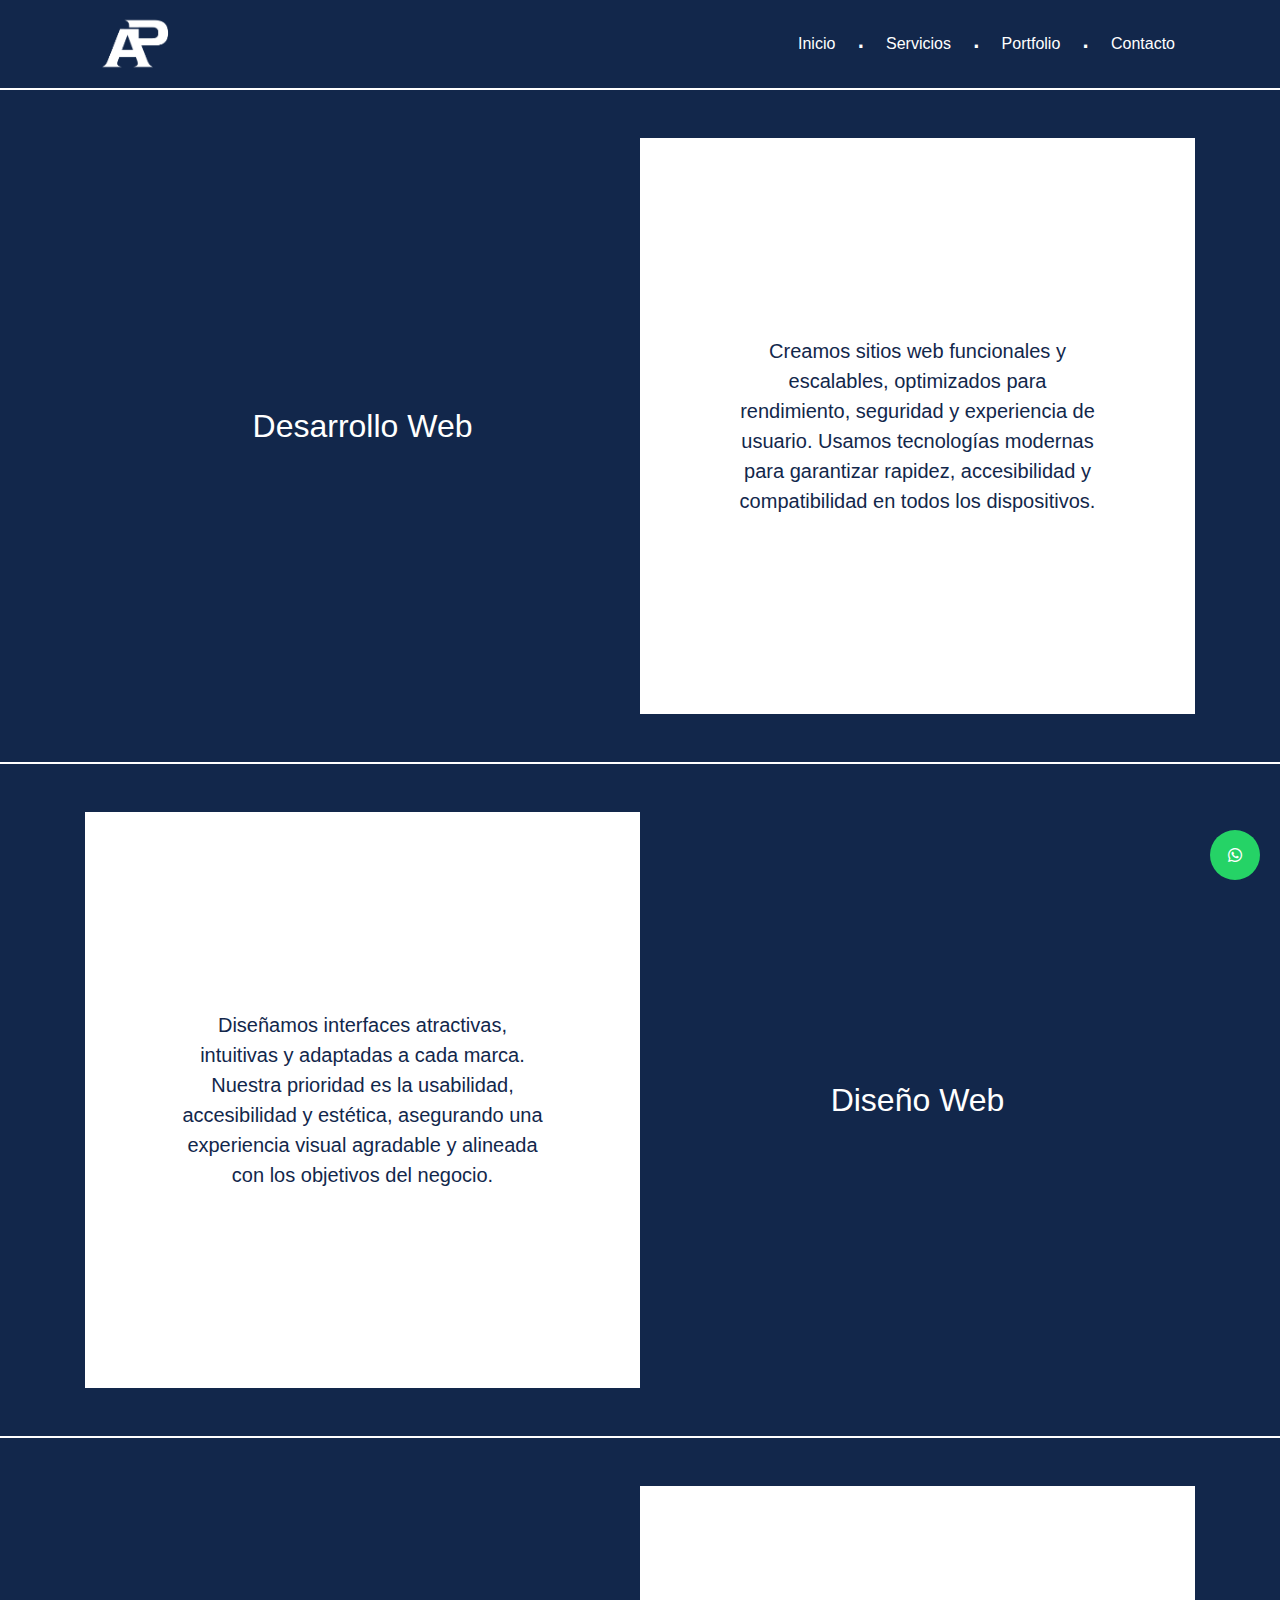
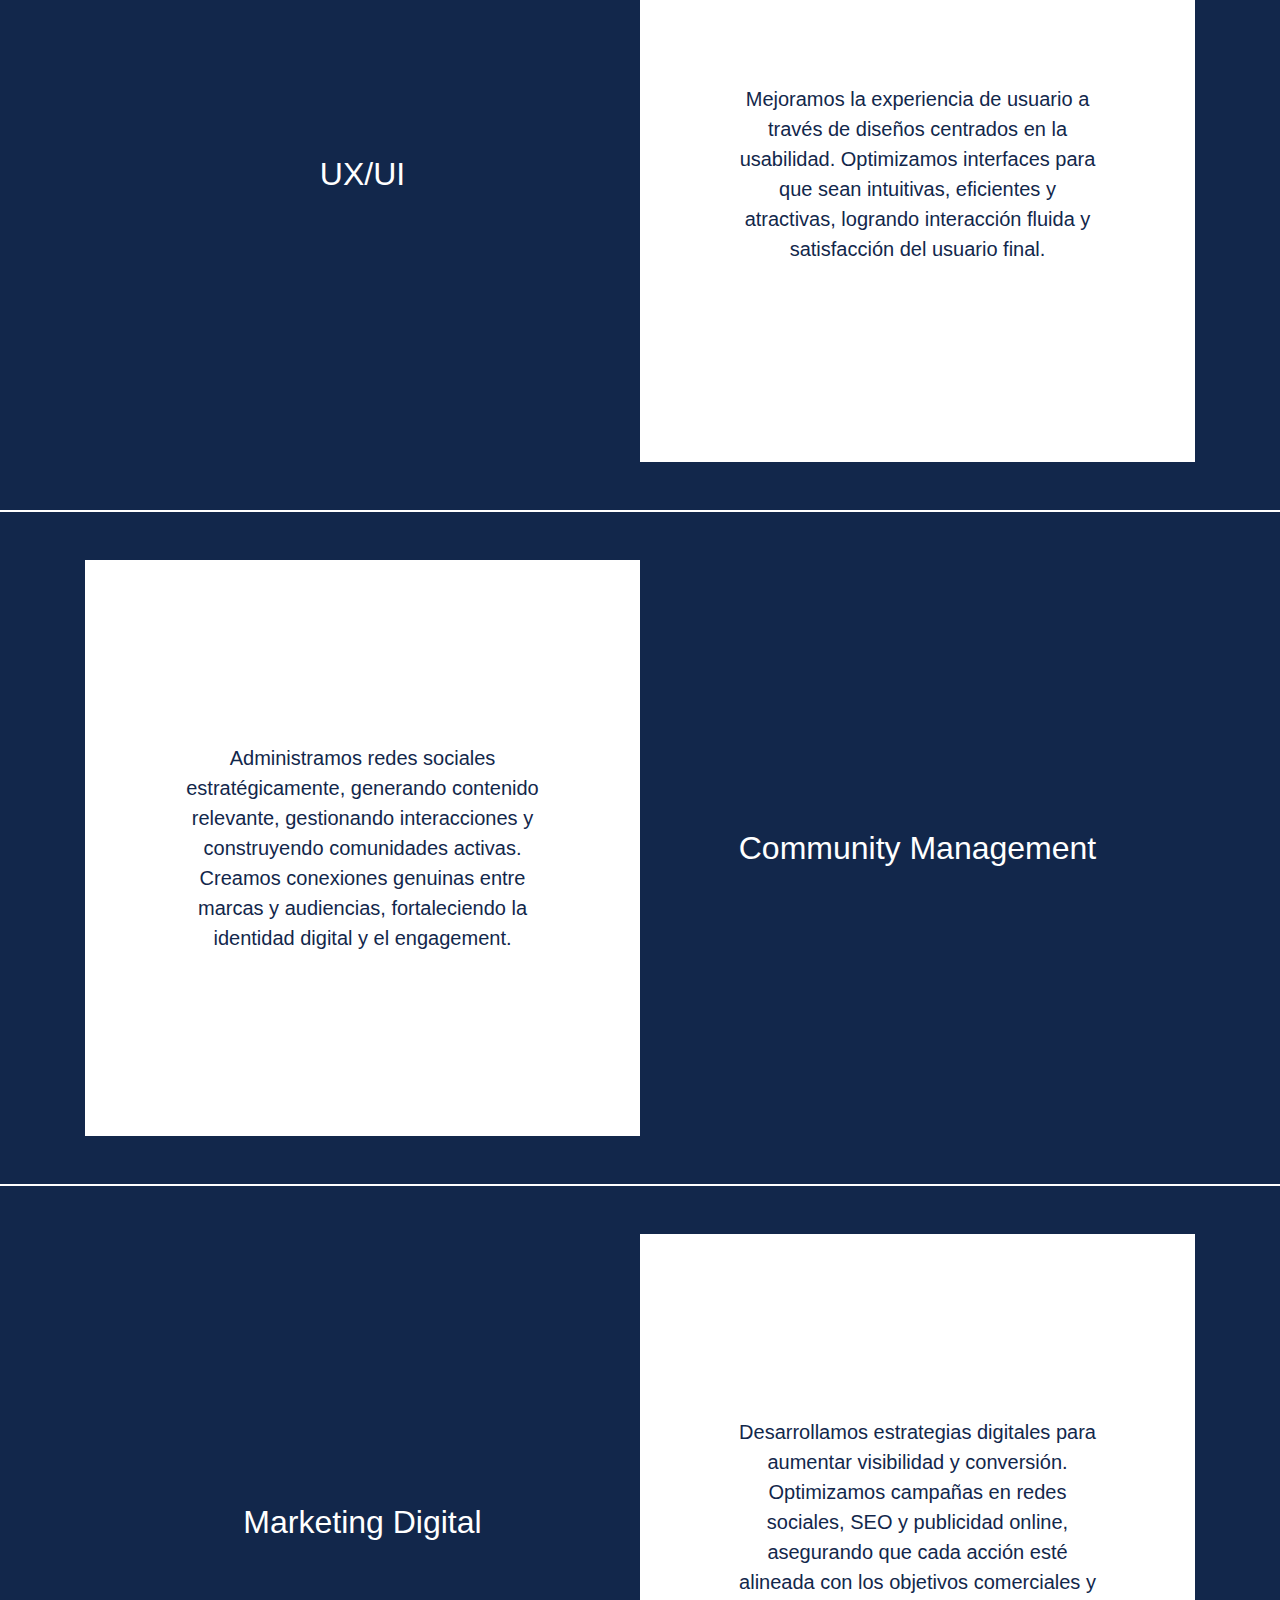
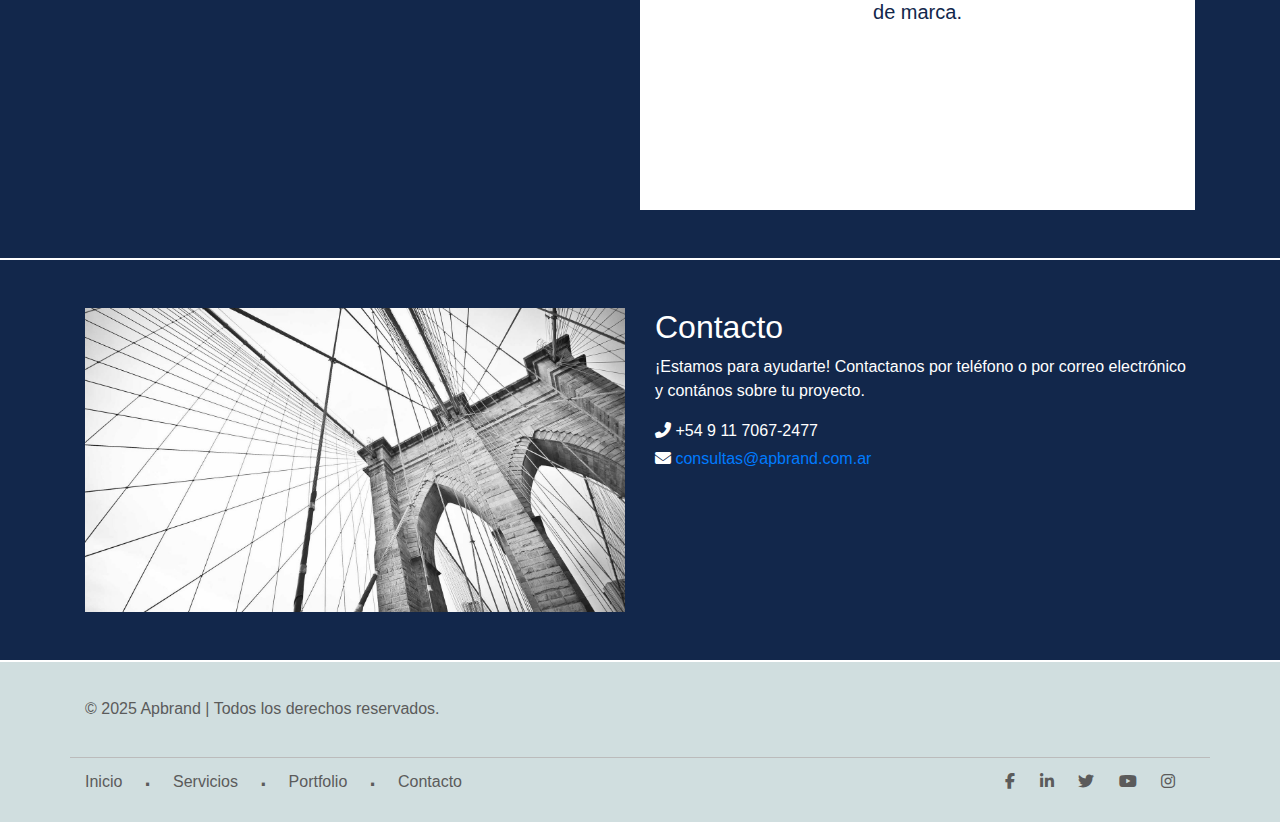
==== services.html @ 4ee82e9c "servicios.html" ====
<!DOCTYPE html>
<html lang="es">
<head>
    <meta charset="UTF-8">
    <meta name="viewport" content="width=device-width, initial-scale=1.0">
    <meta http-equiv="X-UA-Compatible" content="ie=edge">
    
    <title>Apbrand | Servicios</title>
    
    <!-- Estilos -->
    <link rel="stylesheet" href="css/bootstrap.min.css">
    <link rel="stylesheet" href="css/all.min.css">
    <link rel="stylesheet" href="css/aos.css">
    <link rel="stylesheet" href="css/style.css">

    <!-- Meta SEO -->
    <meta name="description" content="Apbrand es una consultora de diseño y desarrollo web que ofrece soluciones innovadoras en UX/UI, marketing digital y community management. Creamos experiencias digitales que potencian tu marca.">
    <meta name="keywords" content="apbrand, consultora, agencia, diseño, desarrollo, web, ux, ui, marketing digital, community management">
    <meta name="author" content="Apbrand">
    <meta name="robots" content="index, follow">
    <link rel="canonical" href="https://www.apbrand.com.ar/">

    <!-- Meta para móviles y navegadores -->
    <meta name="theme-color" content="#12274B">

    <!-- Open Graph (Facebook, LinkedIn) -->
    <meta property="og:title" content="Apbrand | Consultora de Diseño y Desarrollo Web">
    <meta property="og:description" content="Apbrand es una consultora de diseño y desarrollo web que ofrece soluciones innovadoras en UX/UI, marketing digital y community management. Creamos experiencias digitales que potencian tu marca.">
    <meta property="og:image" content="https://www.apbrand.com.ar/img/logo.png">
    <meta property="og:url" content="https://www.apbrand.com.ar/">
    <meta property="og:site_name" content="Apbrand">
    <meta property="og:locale" content="es_AR">
    <meta property="og:type" content="website">

    <!-- Twitter Cards -->
    <meta name="twitter:card" content="summary_large_image">
    <meta name="twitter:site" content="@apbrand">
    <meta name="twitter:creator" content="@apbrand">
    <meta name="twitter:title" content="Apbrand | Consultora de Diseño y Desarrollo Web">
    <meta name="twitter:description" content="Apbrand es una consultora de diseño y desarrollo web que ofrece soluciones innovadoras en UX/UI, marketing digital y community management. Creamos experiencias digitales que potencian tu marca.">
    <meta name="twitter:image" content="https://www.apbrand.com.ar/img/logo.png">
    <meta name="twitter:image:alt" content="Apbrand">
    <meta name="twitter:url" content="https://www.apbrand.com.ar/">
    <meta name="twitter:label1" content="Tiempo de lectura">
    <meta name="twitter:data1" content="3 minutos">

    <!-- Scripts (con defer para optimizar carga) -->
    <script src="js/jquery-3.5.1.min.js" defer></script>
    <script src="js/popper.min.js" defer></script>
    <script src="js/bootstrap.min.js" defer></script>
    <script src="js/aos.js" defer></script>
    <script src="js/jquery.easing.min.js" defer></script>
    <script src="js/script.js" defer></script>

    <!-- Fontawesome -->
    <link rel="stylesheet" href="https://cdnjs.cloudflare.com/ajax/libs/font-awesome/6.7.2/css/all.min.css" integrity="sha512-Evv84Mr4kqVGRNSgIGL/F/aIDqQb7xQ2vcrdIwxfjThSH8CSR7PBEakCr51Ck+w+/U6swU2Im1vVX0SVk9ABhg==" crossorigin="anonymous" referrerpolicy="no-referrer" />

</head>
<body>
    <header class="container">
        <!-- Left side - logo -->
        <div class="logo">
            <a href="index.html">
                <img src="img/logo.png" alt="Apbrand">
            </a>
        </div>
        <!-- Right side - menu -->
        <nav>
            <ul>
                <li><a href="index.html">Inicio</a></li>
                <li class="separator">&middot;</li>
                <li><a href="services.html">Servicios</a></li>
                <li class="separator">&middot;</li>
                <li><a href="portfolio.html">Portfolio</a></li>
                <li class="separator">&middot;</li>
                <li><a href="services.html#contact">Contacto</a></li>
            </ul>
        </nav>
    </header>
    <main>
        <hr>
        <section id="" class="container d-flex justify-content-space-between align-items-center">
            <article class="tile dark">
                <p>Desarrollo Web</p>
            </article>
            <article class="tile light">
                <p>Creamos sitios web funcionales y escalables, optimizados para rendimiento, seguridad y experiencia de usuario. Usamos tecnologías modernas para garantizar rapidez, accesibilidad y compatibilidad en todos los dispositivos.</p>
            </article>
        </section>
        <hr>
        <section id="" class="container d-flex justify-content-space-between align-items-center">
            <article class="tile light">
                <p>Diseñamos interfaces atractivas, intuitivas y adaptadas a cada marca. Nuestra prioridad es la usabilidad, accesibilidad y estética, asegurando una experiencia visual agradable y alineada con los objetivos del negocio.</p>
            </article>
            <article class="tile dark">
                <p>Diseño Web</p>
            </article>
        </section>
        <hr>
        <section id="" class="container d-flex justify-content-space-between align-items-center">
            <article class="tile dark">
                <p>UX/UI</p>
            </article>
            <article class="tile light">
                <p>Mejoramos la experiencia de usuario a través de diseños centrados en la usabilidad. Optimizamos interfaces para que sean intuitivas, eficientes y atractivas, logrando interacción fluida y satisfacción del usuario final.</p>
            </article>
        </section>
        <hr>
        <section id="" class="container d-flex justify-content-space-between align-items-center">
            <article class="tile light">
                <p>Administramos redes sociales estratégicamente, generando contenido relevante, gestionando interacciones y construyendo comunidades activas. Creamos conexiones genuinas entre marcas y audiencias, fortaleciendo la identidad digital y el engagement.</p>
            </article>
            <article class="tile dark">
                <p>Community Management</p>
            </article>
        </section>
        <hr>
        <section id="" class="container d-flex justify-content-space-between align-items-center">
            <article class="tile dark">
                <p>Marketing Digital</p>
            </article>
            <article class="tile light">
                <p>Desarrollamos estrategias digitales para aumentar visibilidad y conversión. Optimizamos campañas en redes sociales, SEO y publicidad online, asegurando que cada acción esté alineada con los objetivos comerciales y de marca.</p>
            </article>
        </section>
        <hr>
        <section id="contact" class="container">
            <!-- phone & email -->
            <div class="row">
                <div class="col-md-6">
                    <!-- <img src="img/about-us.png" alt="About Us"> -->
                    <img src="img/default-picture.png" alt="About Us">
                </div>
                <div class="col-md-6">
                    <h2>Contacto</h2>
                    <p>¡Estamos para ayudarte! Contactanos por teléfono o por correo electrónico y contános sobre tu proyecto.</p>
                    <ul class="">
                        <li class="mt-1 mb-1"><i class="fas fa-phone-alt"></i> +54 9 11 7067-2477</li>
                        <li class="mt-1 mb-1"><i class="fas fa-envelope"></i>
                            <a href="mailto:consultas@apbrand.com.ar">
                                consultas@apbrand.com.ar
                            </a>
                        </li>
                    </ul>
                </div>
            </div>
                    
        </section>
        
        <hr>
    </main>
    <footer>
        <section class="container footer-top">
            <p>
                &copy; 2025 Apbrand | Todos los derechos reservados.
            </p>
        </section>
        <section class="container footer-bottom">
            <nav>
                <ul>
                    <li><a href="index.html">Inicio</a></li>
                    <li class="separator">&middot;</li>
                    <li><a href="services.html">Servicios</a></li>
                    <li class="separator">&middot;</li>
                    <li><a href="portfolio.html">Portfolio</a></li>
                    <li class="separator">&middot;</li>
                    <li><a href="index.html#contact">Contacto</a></li>
                </ul>
            </nav>
            <article>
                <a href="https://www.facebook.com/apbrand" target="_blank"><i class="fab fa-facebook-f"></i></a>
                <a href="https://www.linkedin.com/company/apbrand" target="_blank"><i class="fab fa-linkedin-in"></i></a>
                <a href="https://www.twitter.com/apbrand" target="_blank"><i class="fab fa-twitter"></i></a>
                <a href="https://www.youtube.com/apbrand" target="_blank"><i class="fab fa-youtube"></i></a>
                <a href="https://www.instagram.com/apbrand" target="_blank"><i class="fab fa-instagram"></i></a>
            </article>
        </section>
    </footer>
    <!-- botón de whatsapp -->
    <a href="https://wa.me/5491170672477" class="btn-whatsapp" target="_blank">
        <i class="fab fa-whatsapp"></i>
    </a>
</body>
</html>
---- css/style.css ----
/* 

COLORS:
------------------------
#12274B → Dark Navy Blue
#1468B1 → Royal Blue
#2A7ABF → Medium Blue
#4C97D2 → Sky Blue
#D0DEDF → Pale Blue Gray

FONTS:
------------------------
to complete

*/

/* 
  CSS Reset
  -----------------------------------
  A couple of resets to remove default browser styling
*/

* {
    margin: 0;
    padding: 0;
    box-sizing: border-box;
}

/* 
  Global Styles
  -----------------------------------
  Site-wide styles
*/

body {
    background: #12274B;
    font-family: '...', sans-serif; /* TO COPMLETE */
}

header {
    background: #12274B;
    color: #fff;
    padding: 1rem;
    display: flex;
    justify-content: space-between;
    align-items: center;
}

header .logo, header .logo a, header .logo a img {
    width: 100px;
}

header nav ul {
    display: flex;
    justify-content: space-between;
    align-items: center;
    list-style: none;
    margin: auto;
}

header nav ul li {
    margin-right: 1.25rem;
}

header nav ul li a {
    color: #fff;
    text-decoration: none;
}

header nav ul li a:hover {
    color: #4C97D2;
    text-decoration: none;
}

.separator {
    /* cambiar tamaño al caracter unicode */
    font-size: 2rem;
}

main {
    background-color: #12274B;
}

main hr {
    border: 1px solid #fff;
    margin: 0;
}

main section {
    padding: 3rem 0;
    color: #fff;
}

.quote h1 {
    font-size: 3.5rem;
}

.quote h2 {
    font-size: 5rem;
    color: #4C97D2;
    padding: 1rem;
}

#about-us div div img, #contact div div img {
    width: 100%;
}

.card {
    width: calc(33.33% - 2rem);
    background: #2A7ABF;
    color: #fff;
    padding: 1rem;
    margin: 1rem 0;
    border-radius: 5px;
}

.card:first-child {
    margin-right: 2rem;
}

.card:nth-child(2) {
    margin: 1rem 2rem;
}

.card:last-child {
    margin-left: 2rem;
}

#contact div div ul {
    list-style: none;
}

footer {
  background: #D0DEDF;
  padding: 1rem;
  color: #5b5b5b;
}

.footer-top {
    display: flex;
    align-items: center;
    height: 5rem;
    border-bottom: 1px solid #bbb;
}

.footer-bottom {
    display: flex;
    justify-content: space-between;
    align-items: center;
}

.footer-bottom nav ul {
    display: flex;
    justify-content: space-between;
    align-items: center;
    list-style: none;
    margin: auto;
}

.footer-bottom nav ul li {
    margin-right: 1.25rem;
}

.footer-bottom nav ul li a {
    color: #5b5b5b;
    text-decoration: none;
}

.footer-bottom nav ul li a:hover {
    color: #4C97D2;
    text-decoration: none;
}

.footer-bottom article {
    color: #5b5b5b;
}

.footer-bottom article a {
    color: #5b5b5b;
    text-decoration: none;
    margin-right: 1.25rem;
}

.btn-whatsapp {
    width: 50px;
    height: 50px;
    position: fixed;
    bottom: 20px;
    right: 20px;
    background: #25D366;
    color: #fff;
    display: flex;
    justify-content: center;
    align-items: center;
    text-decoration: none;
    border-radius: 50%;
}

/* services */
.tile {
    display: flex;
    justify-content: center;
    align-items: center;
    width:45vw;
    height:45vw;
    padding:6rem;
    margin: auto;
    text-align:center;
}

.dark {
    background:#12274B;
}

.light {
    background:#fff;
}

.dark p {
    color:#fff;
    font-size:2rem;
}

.light p {
    color:#12274B;
    font-size:1.25rem;
}

.tile p {
    margin-bottom: 0;
}

/* Tablet */
@media (max-width: 768px) {
    .tile {
        width: 90vw;
        height: calc(90vw/2);
        padding: 1rem;
    }

    .light p {
        font-size: 1rem;
    }

    .dark p {
        font-size: 2rem;
    }
}

/* Mobile */
@media (max-width: 480px) {
    header {
        flex-direction: column;
        align-items: center;
    }

    header .logo {
        margin-bottom: 1rem;
    }

    header nav ul {
        margin-top: 1rem;
    }

    header nav ul li {
        margin-right: 0.5rem;
    }

    main section {
        padding: 2rem 0;
    }

    .quote h1 {
        font-size: 2.5rem;
    }

    .quote h2 {
        font-size: 3.5rem;
    }

    #about-us div div a {
        margin-bottom: 1rem;
    }

    #our-vision {
        display: flex;
        flex-direction: column;
        align-items: center;
    }

    #contact div div h2 {
        margin-top: 1rem;
    }

    .card {
        width: 100%;
    }

    .card:first-child, .card:nth-child(2), .card:last-child {
        margin: 1rem 0;
    }

    footer {
        padding: 1rem;
    }

    footer .footer-top {
        height: 3rem;
    }

    footer .footer-bottom {
        flex-direction: column;
    }

    footer .footer-bottom nav ul {
        margin-top: 1rem;
    }

    footer .footer-bottom nav ul li {
        margin-right: 0.5rem;
    }

    footer .footer-bottom article {
        margin-top: 1rem;
    }

    .btn-whatsapp {
        width: 40px;
        height: 40px;
        bottom: 10px;
        right: 10px;
    }

    .tile {
        width: 90vw;
        height: calc(90vw/2);
        padding: 1rem;
    }

    .light p {
        font-size: 0.75rem;
    }

    .dark p {
        font-size: 1rem;
    }
}

/* Mobile M */
@media (max-width: 375px) {
    .tile {
        width: 90vw;
        height: calc(90vw/2);
        padding: 1rem;
    }

    .light p {
        font-size: 0.625rem;
    }

    .dark p {
        font-size: 1rem;
    }
}

/* Mobile S */
@media (max-width: 320px) {
    .tile {
        width: 90vw;
        height: calc(90vw/2);
        padding: 1rem;
    }

    .light p {
        font-size: 0.5rem;
    }

    .dark p {
        font-size: 1rem;
    }
}
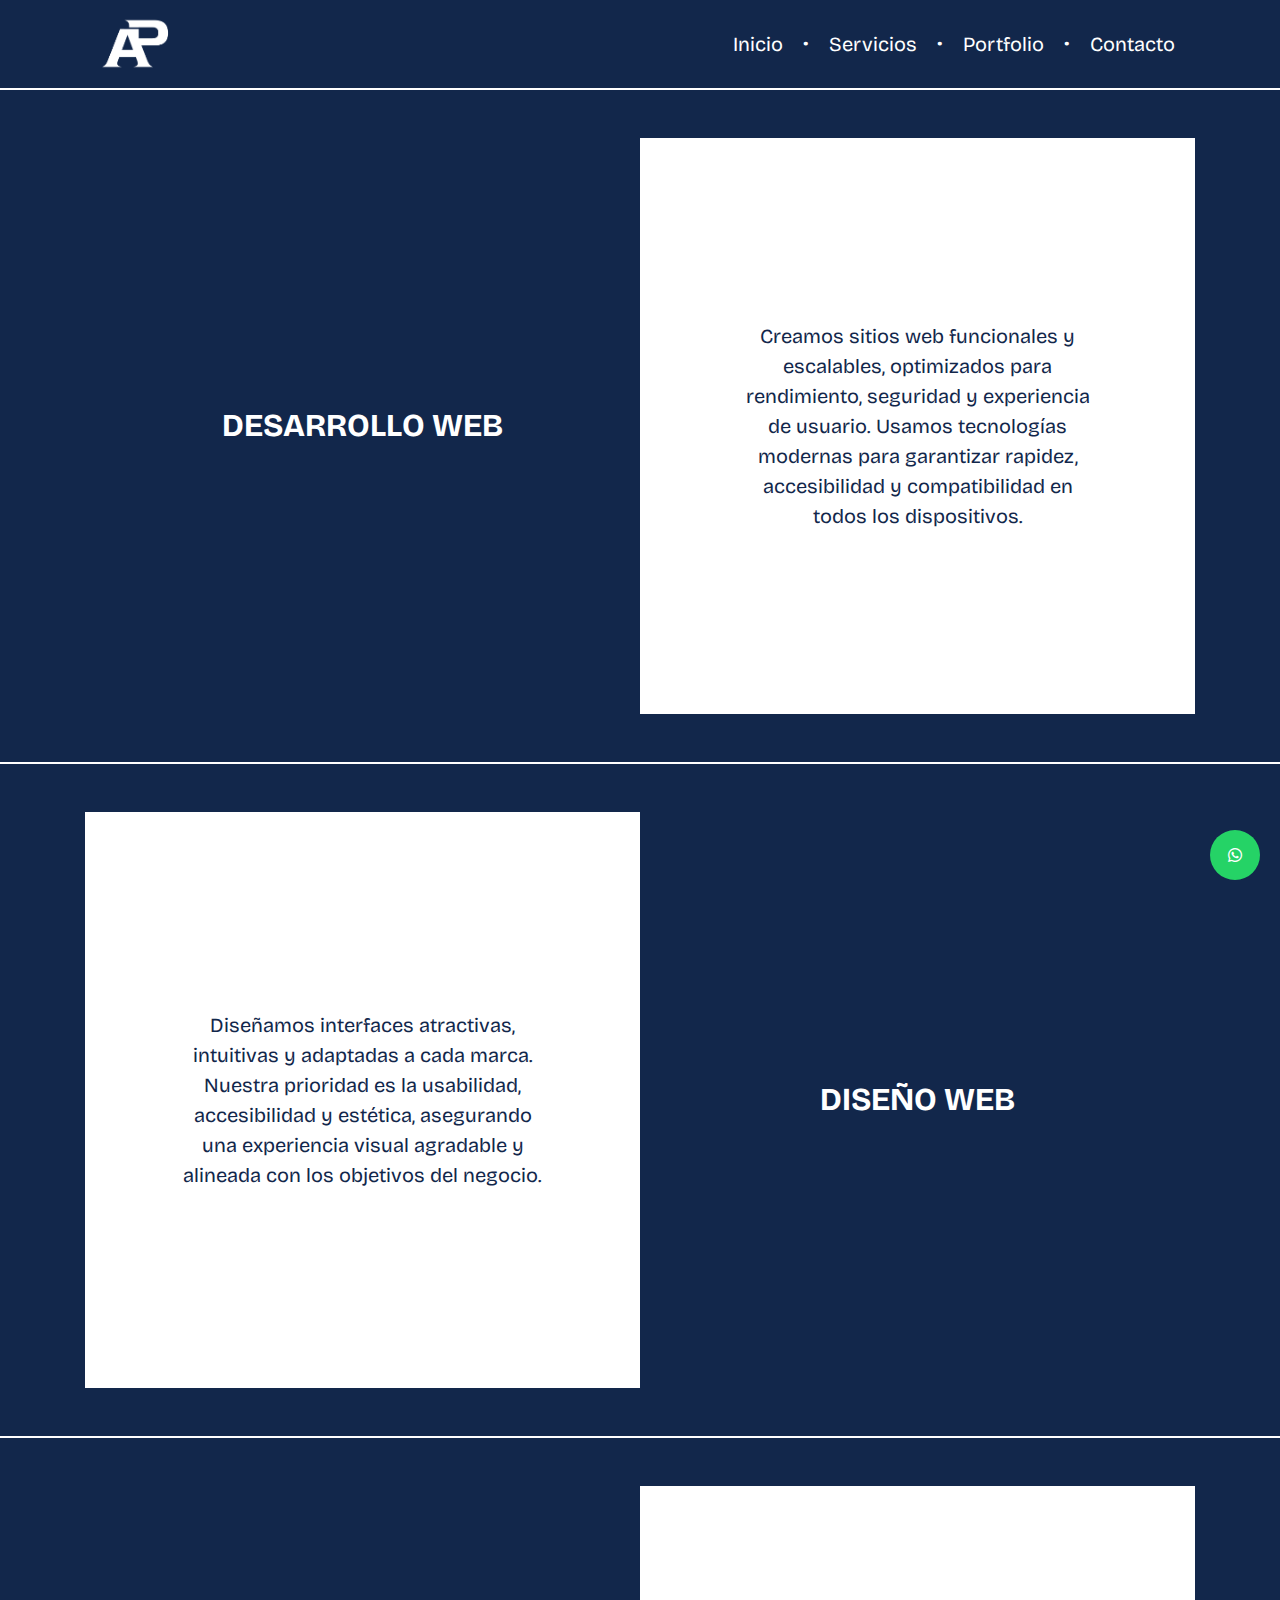
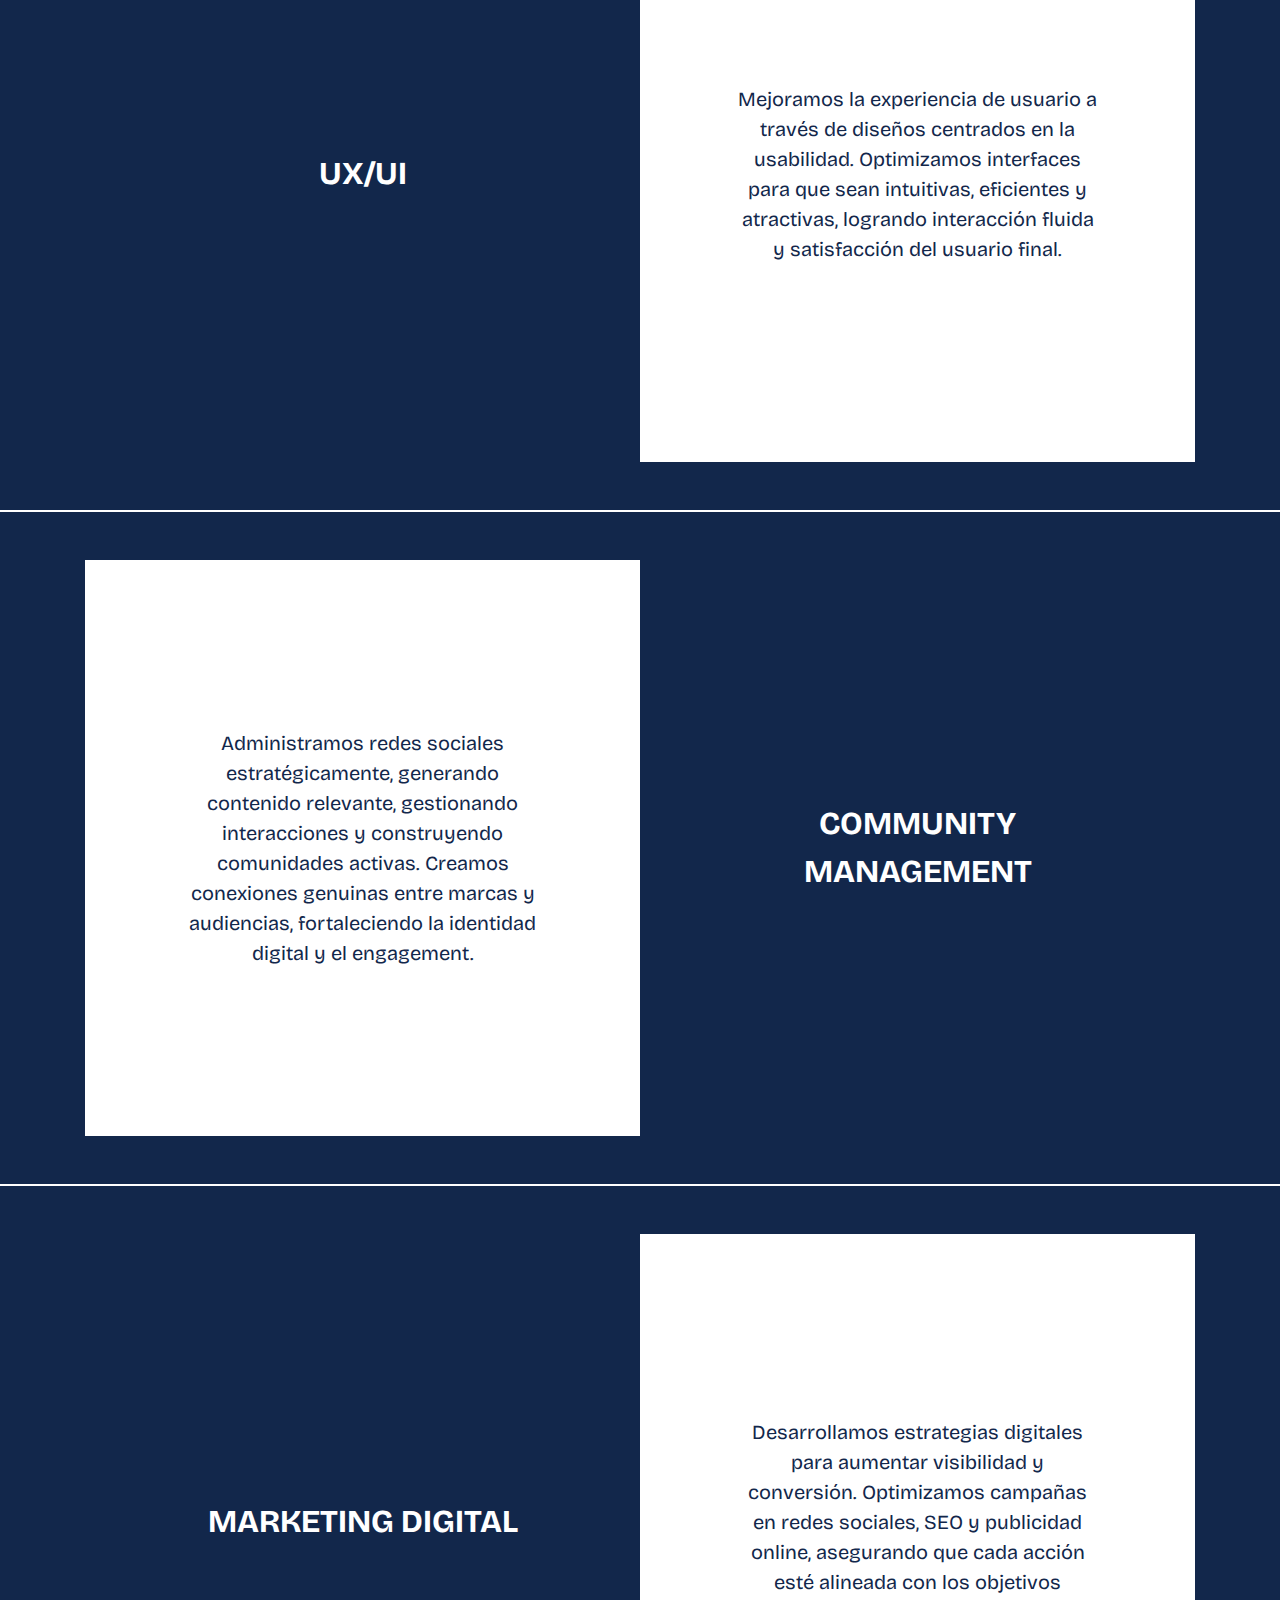
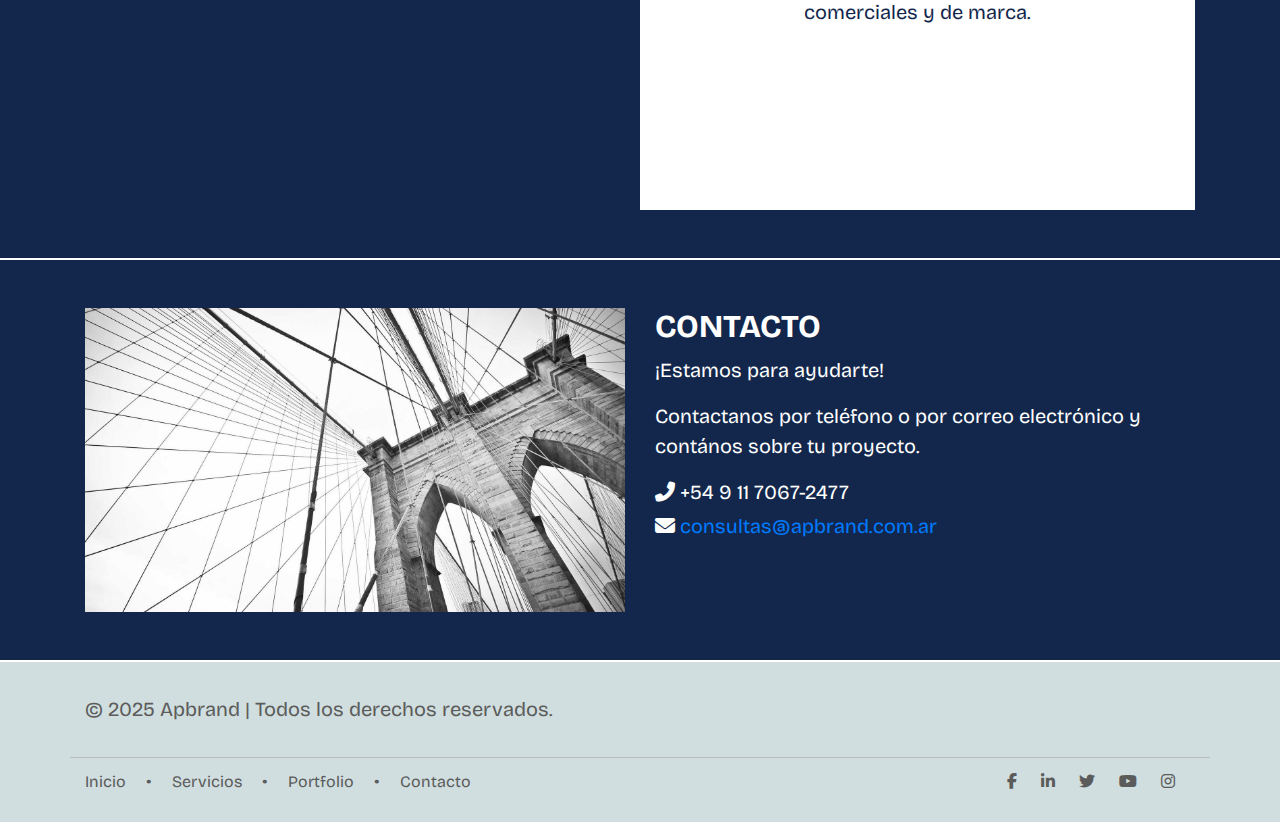
==== commit da48da36: "cambios" ====
--- a/services.html
+++ b/services.html
@@ -4,6 +4,9 @@
     <meta charset="UTF-8">
     <meta name="viewport" content="width=device-width, initial-scale=1.0">
     <meta http-equiv="X-UA-Compatible" content="ie=edge">
+
+    <link rel="shortcut icon" href="/img/favicon.ico" type="image/x-icon">
+    <link rel="icon" href="/img//favicon.ico" type="image/x-icon">
     
     <title>Apbrand | Servicios</title>
     
@@ -133,8 +136,8 @@
                 </div>
                 <div class="col-md-6">
                     <h2>Contacto</h2>
-                    <p>¡Estamos para ayudarte! Contactanos por teléfono o por correo electrónico y contános sobre tu proyecto.</p>
-                    <ul class="">
+                    <p>¡Estamos para ayudarte!</p><p>Contactanos por teléfono o por correo electrónico y contános sobre tu proyecto.</p>
+                    <ul class="contact-menu">
                         <li class="mt-1 mb-1"><i class="fas fa-phone-alt"></i> +54 9 11 7067-2477</li>
                         <li class="mt-1 mb-1"><i class="fas fa-envelope"></i>
                             <a href="mailto:consultas@apbrand.com.ar">
@@ -168,11 +171,11 @@
                 </ul>
             </nav>
             <article>
-                <a href="https://www.facebook.com/apbrand" target="_blank"><i class="fab fa-facebook-f"></i></a>
-                <a href="https://www.linkedin.com/company/apbrand" target="_blank"><i class="fab fa-linkedin-in"></i></a>
-                <a href="https://www.twitter.com/apbrand" target="_blank"><i class="fab fa-twitter"></i></a>
-                <a href="https://www.youtube.com/apbrand" target="_blank"><i class="fab fa-youtube"></i></a>
-                <a href="https://www.instagram.com/apbrand" target="_blank"><i class="fab fa-instagram"></i></a>
+                <a href="#" target="_blank"><i class="fab fa-facebook-f"></i></a>
+                <a href="#" target="_blank"><i class="fab fa-linkedin-in"></i></a>
+                <a href="#" target="_blank"><i class="fab fa-twitter"></i></a>
+                <a href="#" target="_blank"><i class="fab fa-youtube"></i></a>
+                <a href="https://www.instagram.com/apbrand.agency" target="_blank"><i class="fab fa-instagram"></i></a>
             </article>
         </section>
     </footer>
--- a/css/style.css
+++ b/css/style.css
@@ -10,9 +10,11 @@
 
 FONTS:
 ------------------------
-to complete
+Bricolage Grotesque
 
 */
+
+@import url('https://fonts.googleapis.com/css2?family=Bricolage+Grotesque:opsz,wght@12..96,200..800&display=swap');
 
 /* 
   CSS Reset
@@ -24,6 +26,7 @@
     margin: 0;
     padding: 0;
     box-sizing: border-box;
+    font-family: 'Bricolage Grotesque', sans-serif;
 }
 
 /* 
@@ -65,6 +68,7 @@
 header nav ul li a {
     color: #fff;
     text-decoration: none;
+    font-size: 1.25rem;
 }
 
 header nav ul li a:hover {
@@ -96,9 +100,15 @@
 }
 
 .quote h2 {
-    font-size: 5rem;
+    font-size: 6rem;
     color: #4C97D2;
     padding: 1rem;
+    font-weight: bold;
+}
+
+section h2 {
+    font-weight: bold;
+    text-transform: uppercase;
 }
 
 #about-us div div img, #contact div div img {
@@ -196,6 +206,26 @@
     border-radius: 50%;
 }
 
+section p {
+    font-size: 1.25rem;
+}
+
+.btn-primary {
+    background-color: transparent;
+    border-color: #4C97D2;
+    border-radius: 5pt;
+    font-size: 1.25rem;
+}
+
+.btn-primary:hover {
+    background-color: #4C97D2;
+    color: #fff;
+}
+
+.contact-menu {
+    font-size: 1.25rem;
+}
+
 /* services */
 .tile {
     display: flex;
@@ -219,6 +249,8 @@
 .dark p {
     color:#fff;
     font-size:2rem;
+    text-transform: uppercase;
+    font-weight: bold;
 }
 
 .light p {
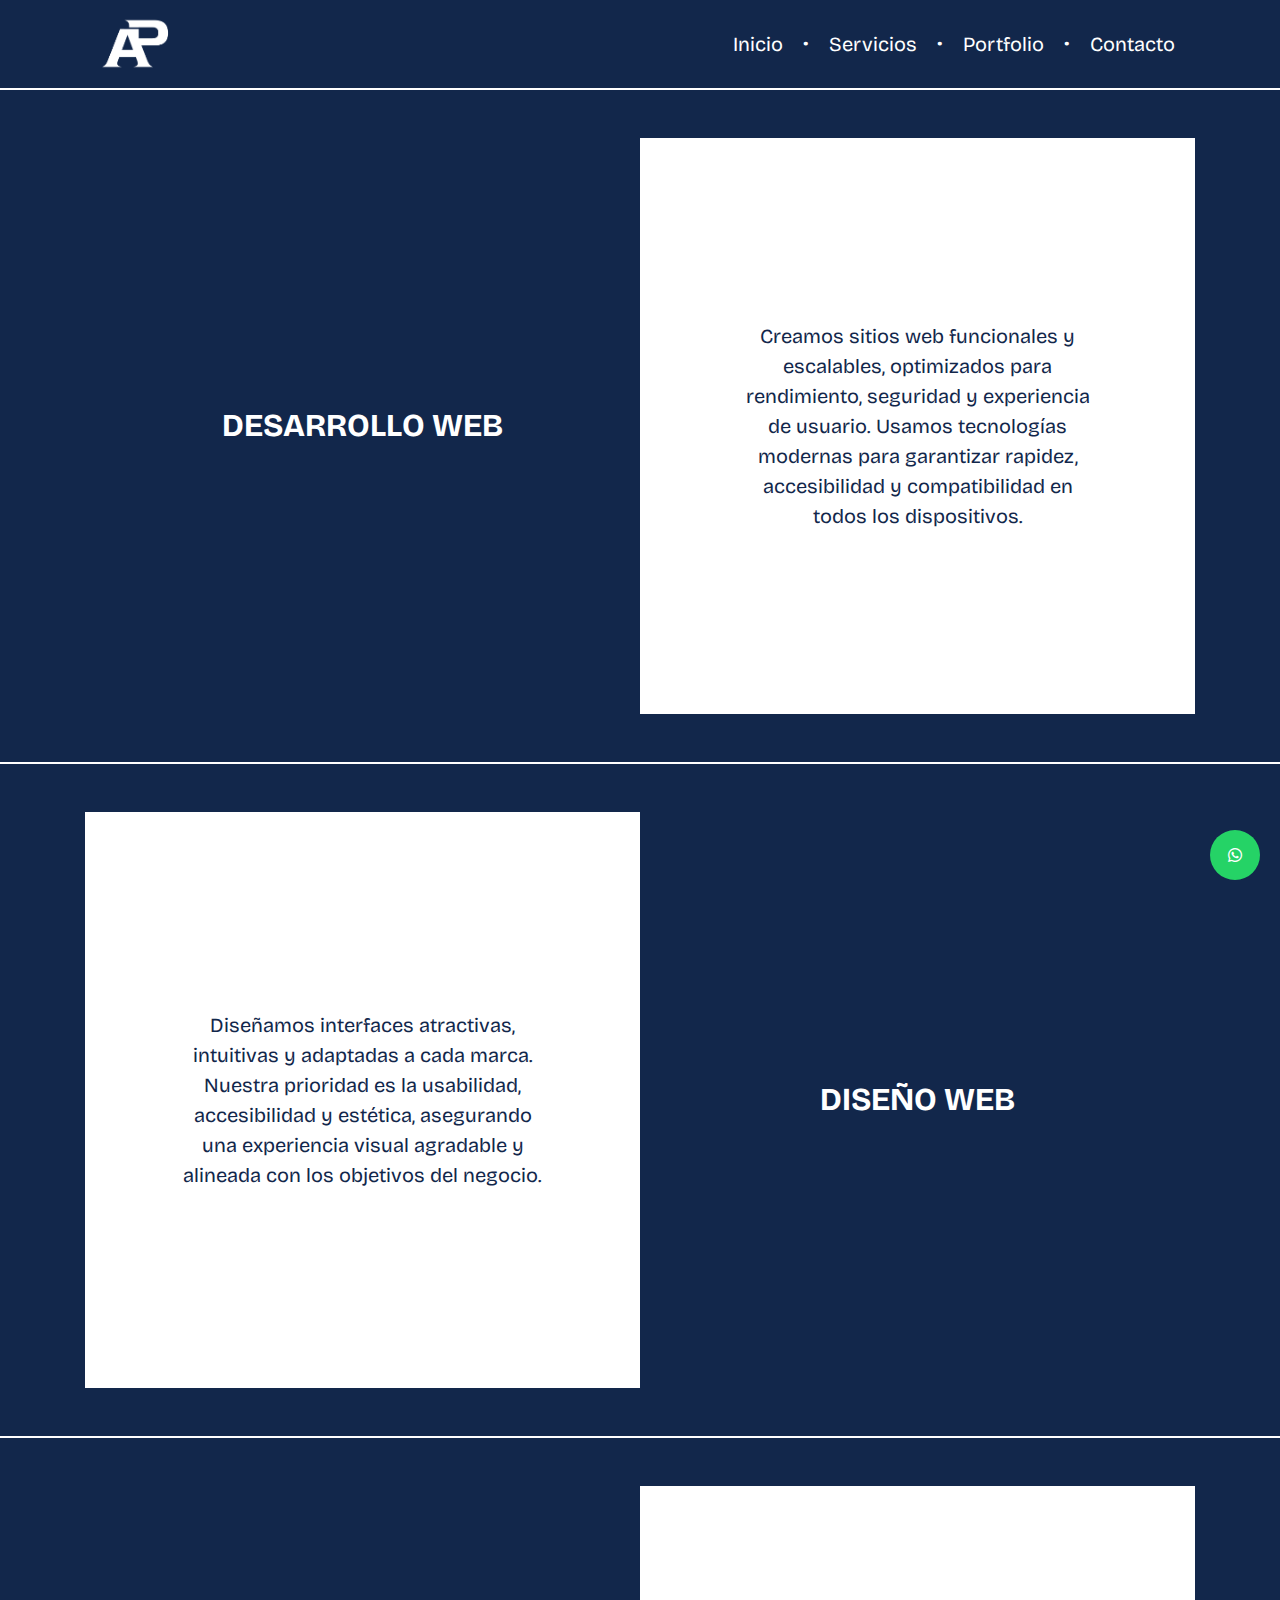
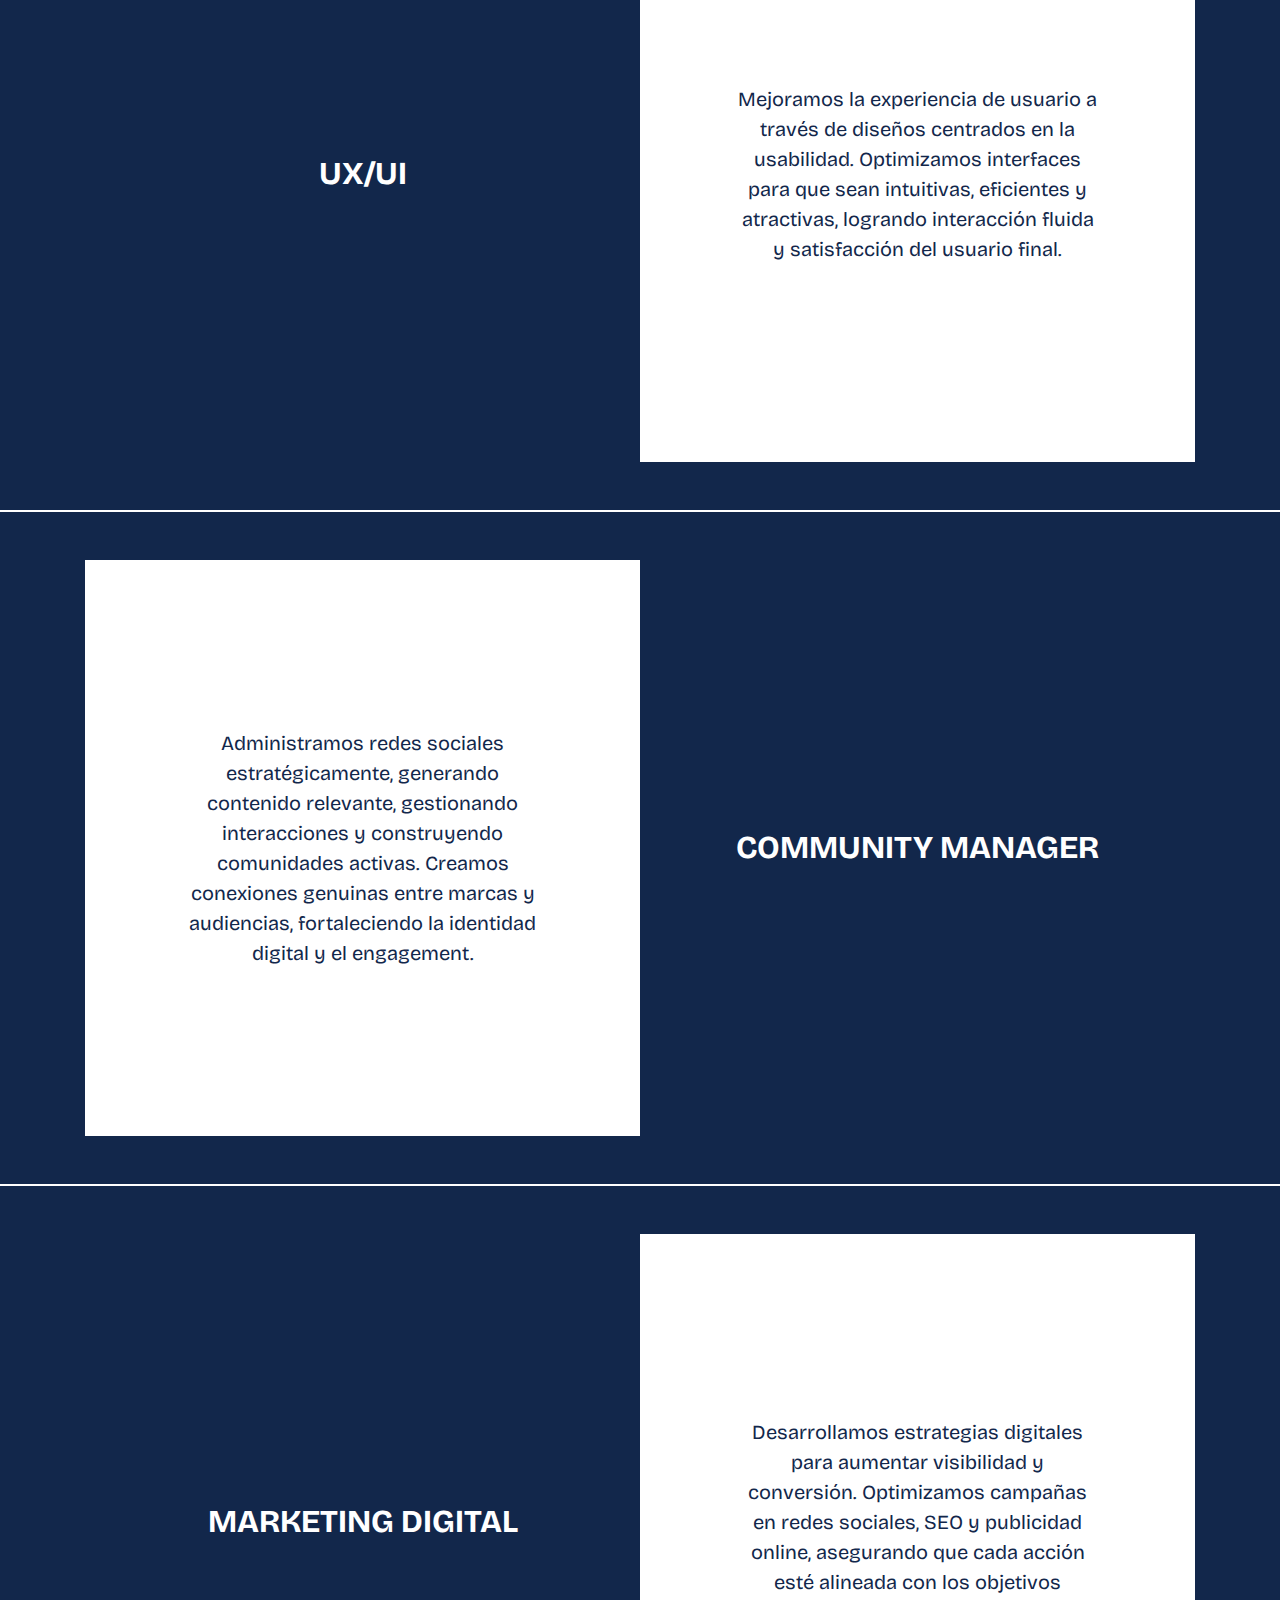
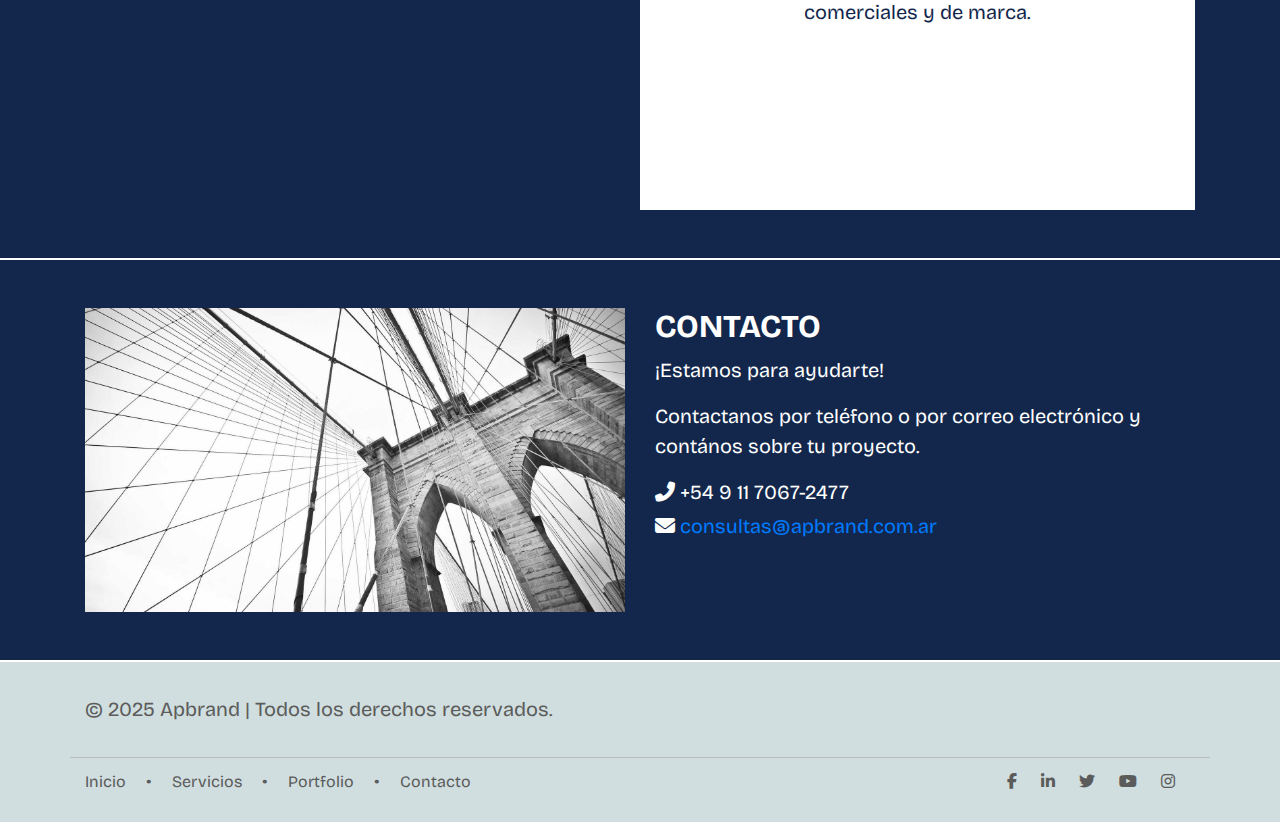
==== commit febfb367: "Actualizar services.html" ====
--- a/services.html
+++ b/services.html
@@ -114,7 +114,7 @@
                 <p>Administramos redes sociales estratégicamente, generando contenido relevante, gestionando interacciones y construyendo comunidades activas. Creamos conexiones genuinas entre marcas y audiencias, fortaleciendo la identidad digital y el engagement.</p>
             </article>
             <article class="tile dark">
-                <p>Community Management</p>
+                <p>Community Manager</p>
             </article>
         </section>
         <hr>
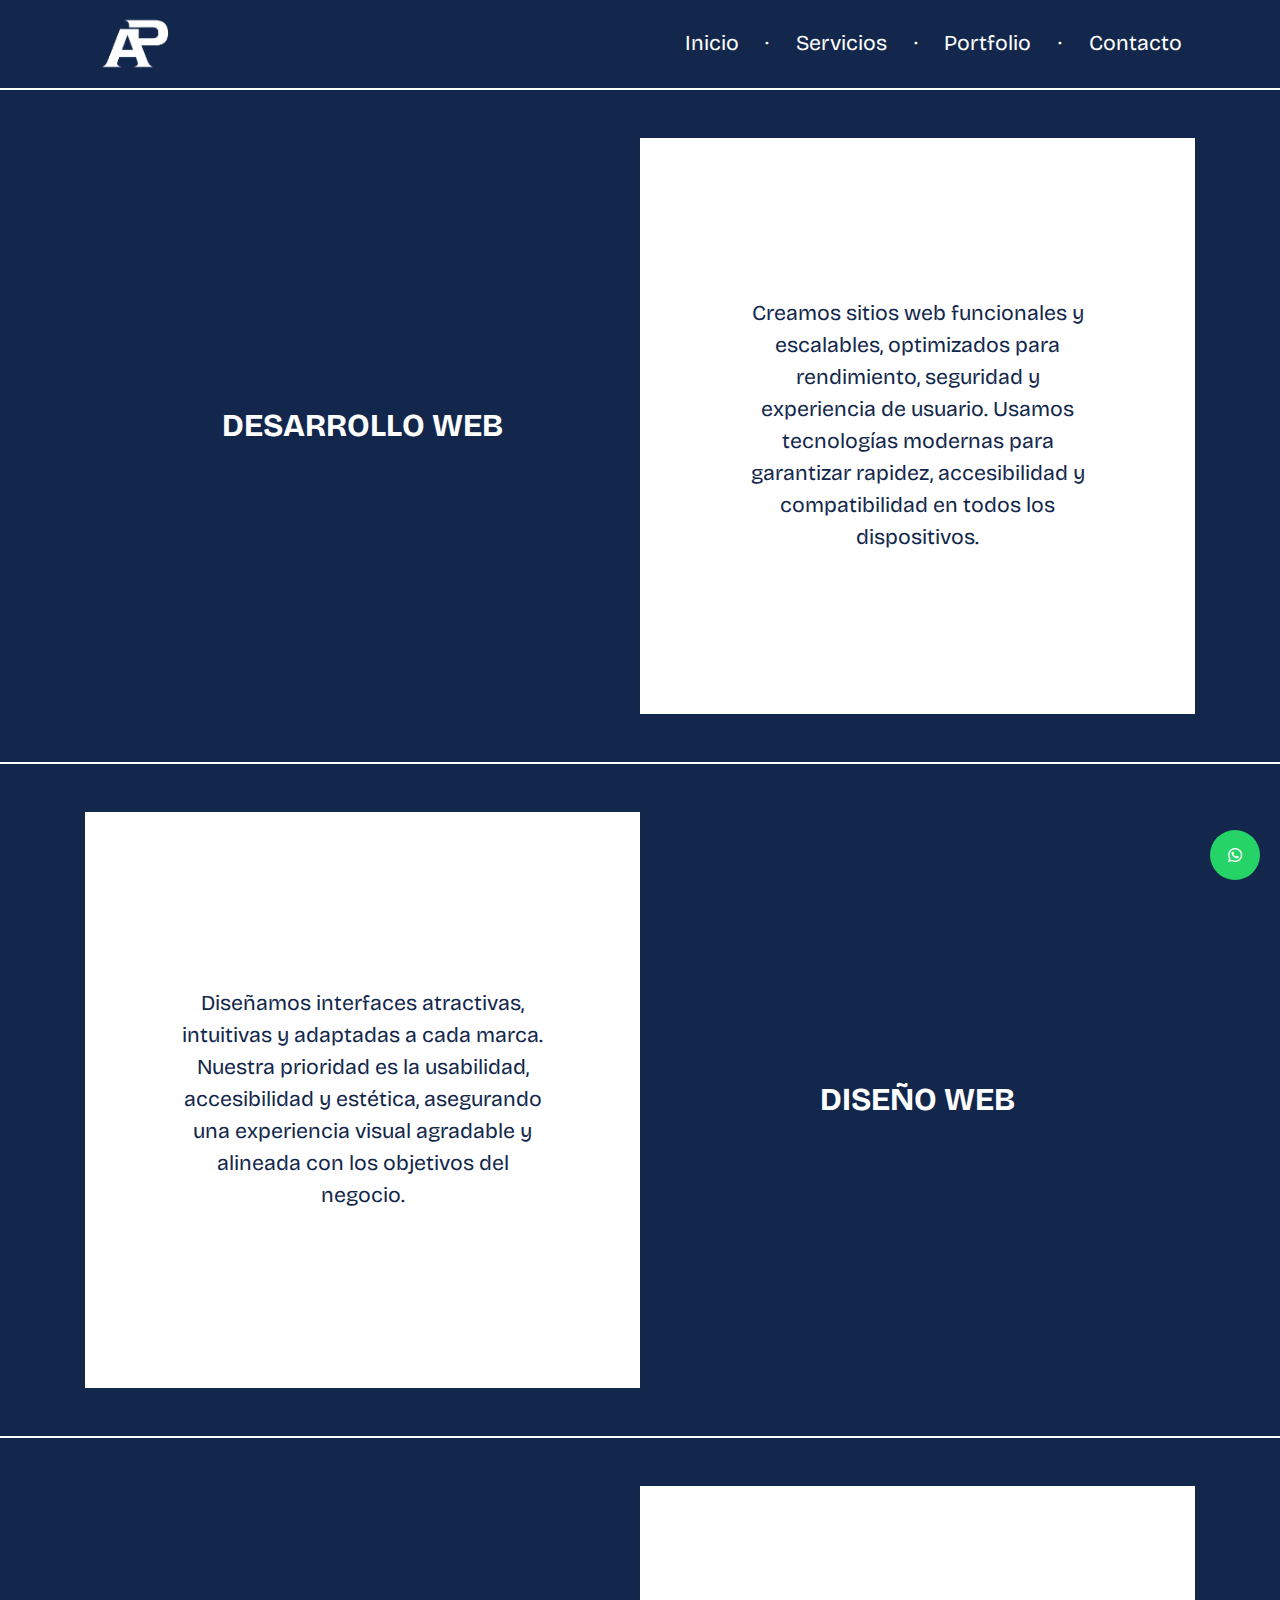
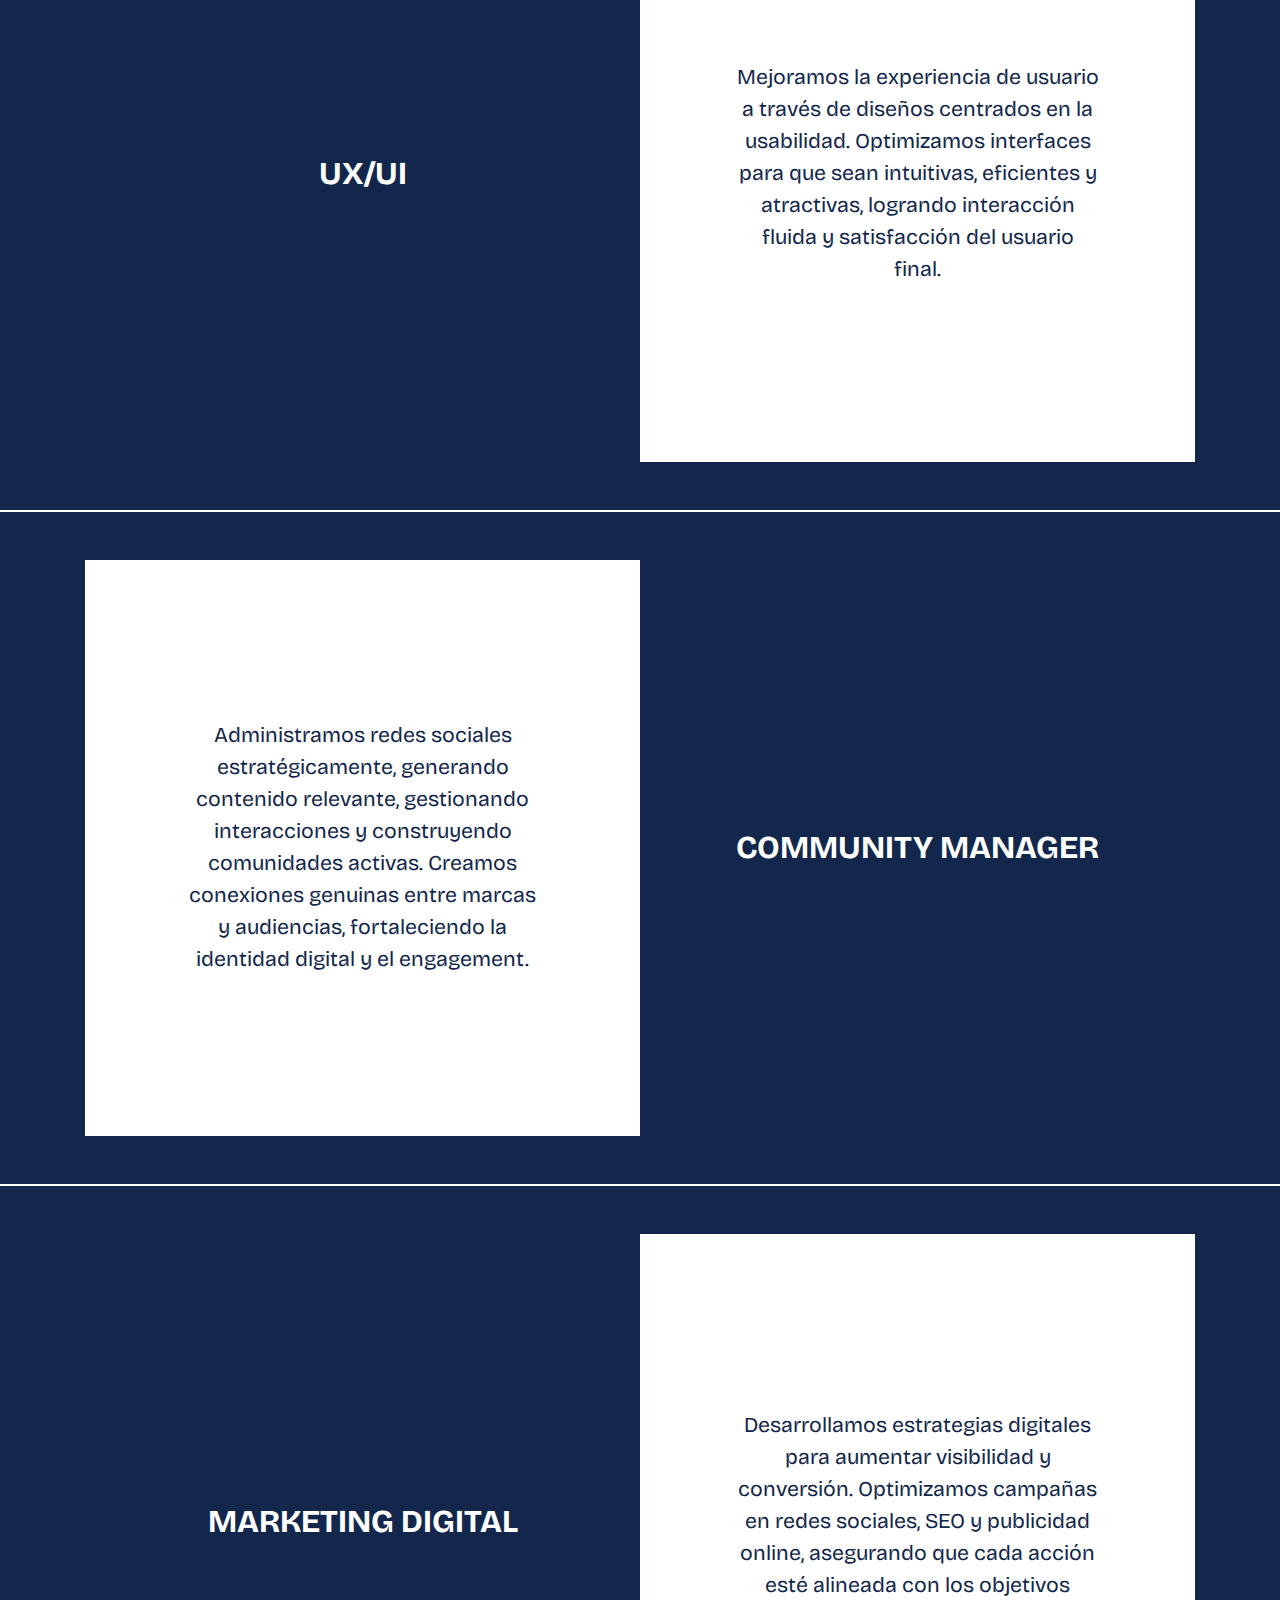
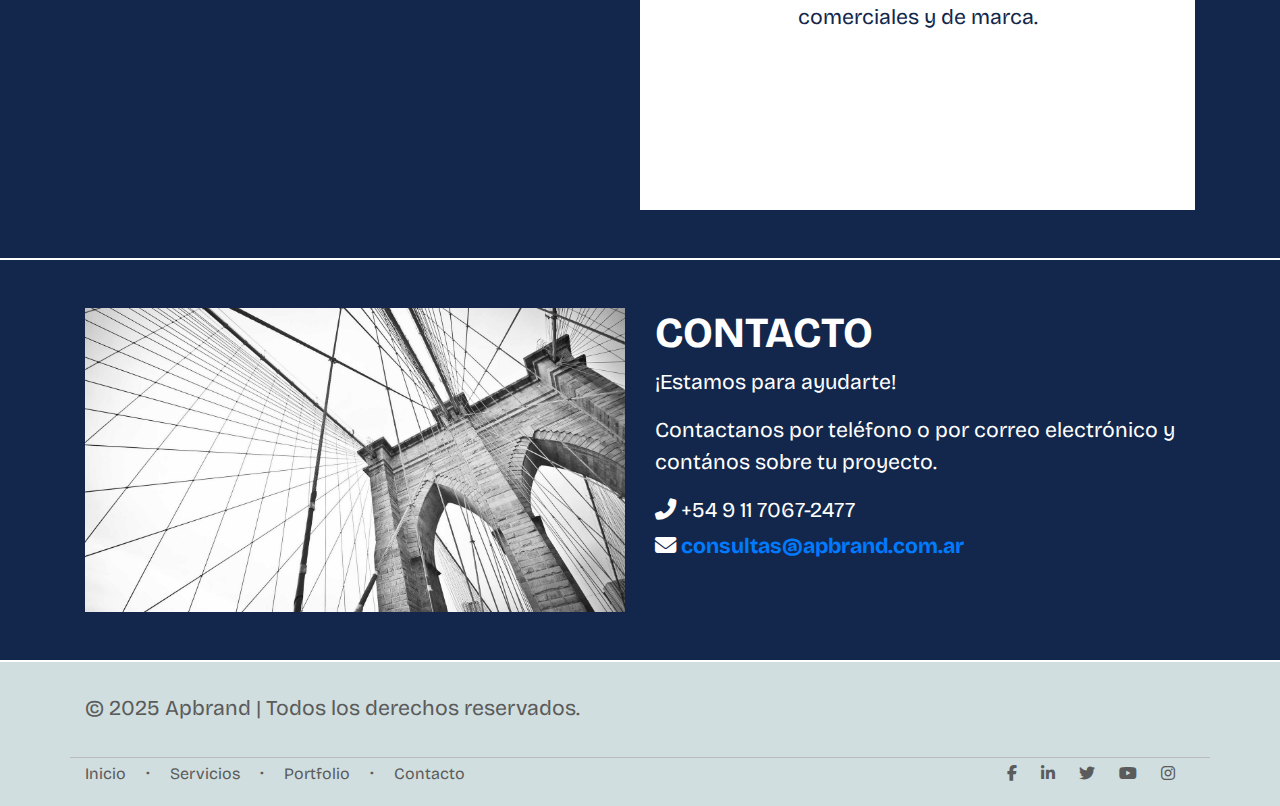
==== commit 7881d13f: "cambios" ====
--- a/services.html
+++ b/services.html
@@ -172,7 +172,7 @@
             </nav>
             <article>
                 <a href="#" target="_blank"><i class="fab fa-facebook-f"></i></a>
-                <a href="#" target="_blank"><i class="fab fa-linkedin-in"></i></a>
+                <a href="https://www.linkedin.com/company/apbrand" target="_blank"><i class="fab fa-linkedin-in"></i></a>
                 <a href="#" target="_blank"><i class="fab fa-twitter"></i></a>
                 <a href="#" target="_blank"><i class="fab fa-youtube"></i></a>
                 <a href="https://www.instagram.com/apbrand.agency" target="_blank"><i class="fab fa-instagram"></i></a>
--- a/css/style.css
+++ b/css/style.css
@@ -37,7 +37,6 @@
 
 body {
     background: #12274B;
-    font-family: '...', sans-serif; /* TO COPMLETE */
 }
 
 header {
@@ -62,13 +61,13 @@
 }
 
 header nav ul li {
-    margin-right: 1.25rem;
+    margin: 0 10pt;
 }
 
 header nav ul li a {
     color: #fff;
     text-decoration: none;
-    font-size: 1.25rem;
+    font-size: 16pt;
 }
 
 header nav ul li a:hover {
@@ -78,7 +77,7 @@
 
 .separator {
     /* cambiar tamaño al caracter unicode */
-    font-size: 2rem;
+    font-size: 16pt;
 }
 
 main {
@@ -96,18 +95,18 @@
 }
 
 .quote h1 {
-    font-size: 3.5rem;
+    font-size: 64pt;
 }
 
 .quote h2 {
-    font-size: 6rem;
+    font-size: 80pt;
     color: #4C97D2;
     padding: 1rem;
     font-weight: bold;
 }
 
-section h2 {
-    font-weight: bold;
+#about-us h2 {
+    font-size: 32pt;
     text-transform: uppercase;
 }
 
@@ -116,7 +115,7 @@
 }
 
 .card {
-    width: calc(33.33% - 2rem);
+    width: calc(33.33% - 0.5rem);
     background: #2A7ABF;
     color: #fff;
     padding: 1rem;
@@ -125,19 +124,35 @@
 }
 
 .card:first-child {
-    margin-right: 2rem;
+    margin-right: 0.5rem;
 }
 
 .card:nth-child(2) {
-    margin: 1rem 2rem;
+    margin: 1rem 0.5rem;
 }
 
 .card:last-child {
-    margin-left: 2rem;
+    margin-left: 0.5rem;
 }
 
 #contact div div ul {
     list-style: none;
+}
+
+#about-us h2, #our-vision h2, #contact div div h2 {
+    font-size: 32pt;
+    font-weight: bold;
+    text-transform: uppercase;
+}
+
+#about-us p, #our-vision p, #contact div div p {
+    font-size: 16pt;
+}
+
+#about-us a, #our-vision a, #contact div div a {
+    font-size: 16pt;
+    margin-bottom: 2rem;
+    font-weight: bold;
 }
 
 footer {
@@ -207,14 +222,14 @@
 }
 
 section p {
-    font-size: 1.25rem;
+    font-size: 16pt;
 }
 
 .btn-primary {
     background-color: transparent;
     border-color: #4C97D2;
     border-radius: 5pt;
-    font-size: 1.25rem;
+    font-size: 16pt;
 }
 
 .btn-primary:hover {
@@ -223,7 +238,7 @@
 }
 
 .contact-menu {
-    font-size: 1.25rem;
+    font-size: 16pt;
 }
 
 /* services */
@@ -255,7 +270,7 @@
 
 .light p {
     color:#12274B;
-    font-size:1.25rem;
+    font-size:16pt;
 }
 
 .tile p {
@@ -264,6 +279,31 @@
 
 /* Tablet */
 @media (max-width: 768px) {
+    #quote h1 {
+        font-size: 48pt;
+    }
+
+    #quote h2 {
+        font-size: 64pt;
+    }
+
+    #about-us div, #contact div {
+        flex-direction: column;
+        align-items: center;
+    }
+
+    #about-us div div, #contact div div {
+        max-width: 100%;
+    }
+
+    #contact div div img {
+        margin-bottom: 2rem;
+    }
+
+    .contact-menu {
+        margin-bottom: 0;
+    }
+
     .tile {
         width: 90vw;
         height: calc(90vw/2);
@@ -363,12 +403,6 @@
         right: 10px;
     }
 
-    .tile {
-        width: 90vw;
-        height: calc(90vw/2);
-        padding: 1rem;
-    }
-
     .light p {
         font-size: 0.75rem;
     }
@@ -376,38 +410,71 @@
     .dark p {
         font-size: 1rem;
     }
+
+    header nav ul li {
+        margin: 0 8pt;
+    }
+
+    header nav ul li a {
+        font-size: 12pt;
+    }
+
+    .quote h1 {
+        font-size: 24pt;
+    }
+
+    .quote h2 {
+        font-size: 32pt;
+    }
+
+    #about-us h2, #our-vision h2, #contact div div h2 {
+        font-size: 24pt;
+    }
+
+    #about-us p, #our-vision p, #contact div div p {
+        font-size: 12pt;
+    }
+
+    #about-us a, #our-vision a, #contact div div a {
+        font-size: 12pt;
+    }
+
+    .contact-menu {
+        margin-bottom: 0;
+    }
+
+    .contact-menu li {
+        font-size: 12pt;
+    }
+
+    footer {
+        padding: 15px;
+    }
+
+    footer section {
+        padding: 0 !important;
+    }
+
+    footer section p, footer section nav ul li a {
+        font-size: 11pt;
+    }
+
+    footer section nav ul li {
+        margin-right: 2pt;
+    }
 }
 
 /* Mobile M */
 @media (max-width: 375px) {
-    .tile {
-        width: 90vw;
-        height: calc(90vw/2);
-        padding: 1rem;
-    }
-
-    .light p {
-        font-size: 0.625rem;
-    }
-
-    .dark p {
-        font-size: 1rem;
+    header nav ul li {
+        margin: 0 4pt;
     }
 }
 
 /* Mobile S */
 @media (max-width: 320px) {
-    .tile {
-        width: 90vw;
-        height: calc(90vw/2);
-        padding: 1rem;
-    }
-
-    .light p {
-        font-size: 0.5rem;
-    }
-
-    .dark p {
-        font-size: 1rem;
-    }
-}
+    header nav ul li {
+        margin: 0 2pt;
+    }
+}
+
